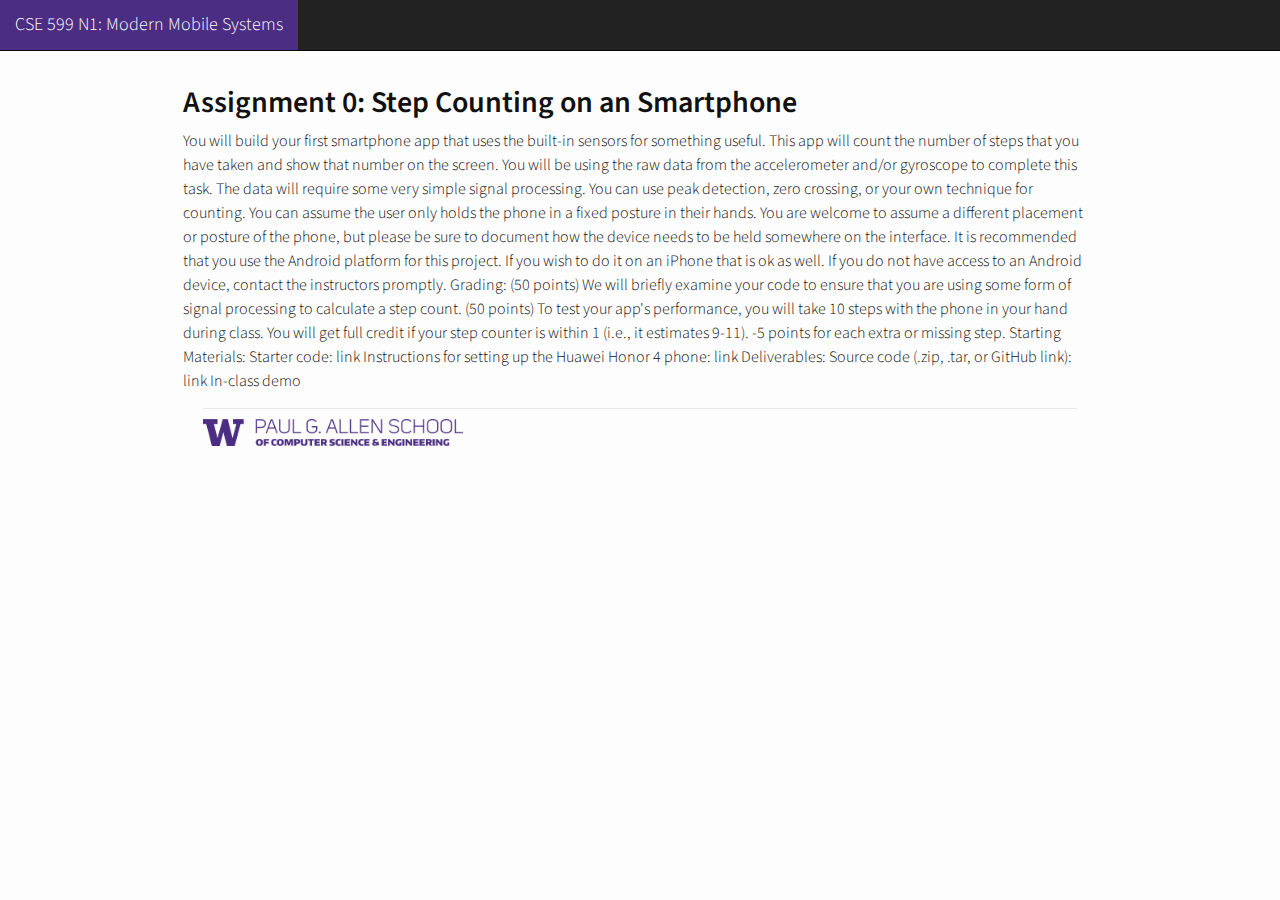
==== a0.html @ da652653 "a" ====
<!DOCTYPE html>
<html>

  <head>
  <meta charset="utf-8">
  <meta http-equiv="X-UA-Compatible" content="IE=edge">
  <meta name="viewport" content="width=device-width, initial-scale=1">

  <title>CSE 599 N1</title>
  <meta name="description" content="Machine Learning">

  <link href='https://fonts.googleapis.com/css?family=Source+Sans+Pro:400,400italic,600' rel='stylesheet' type='text/css'>
  <link href='https://fonts.googleapis.com/css?family=Inconsolata:400,700' rel='stylesheet' type='text/css'>

  <link href="css/bootstrap.min.css" rel="stylesheet">
  <link rel="stylesheet" href="css/main.css">

</head>

  <body>
    <header class="site-header">

<div class="navbar navbar-inverse navbar-fixed-top">
  <div class="container-fluid">
    <div class="navbar-header">
      <a class="navbar-brand">CSE 599 N1: Modern Mobile Systems</a>
    </div>
<!--     <div class="collapse navbar-collapse">
      <ul class="nav navbar-nav navbar-right">
        <li><a>17au</a></li>
      </ul>
    </div> -->
    <!-- /.nav-collapse -->
  </div><!-- /.container -->
</div><!-- /.navbar -->

</header>

<div class="container" width=50%>
    
<h2>Assignment 0: Step Counting on an Smartphone</h2>

You will build your first smartphone app that uses the built-in sensors for something useful. This app will count the number of steps that you have taken and show that number on the screen. You will be using the raw data from the accelerometer and/or gyroscope to complete this task. The data will require some very simple signal processing. You can use peak detection, zero crossing, or your own technique for counting. You can assume the user only holds the phone in a fixed posture in their hands. You are welcome to assume a different placement or posture of the phone, but please be sure to document how the device needs to be held somewhere on the interface.

It is recommended that you use the Android platform for this project. If you wish to do it on an iPhone that is ok as well. If you do not have access to an Android device, contact the instructors promptly.

Grading:
(50 points) We will briefly examine your code to ensure that you are using some form of signal processing to calculate a step count.
(50 points) To test your app's performance, you will take 10 steps with the phone in your hand during class. You will get full credit if your step counter is within 1 (i.e., it estimates 9-11). -5 points for each extra or missing step.
Starting Materials:
Starter code: link
Instructions for setting up the Huawei Honor 4 phone: link
Deliverables:
Source code (.zip, .tar, or GitHub link): link
In-class demo

<footer class="site-footer">
    <div class="cse-wordmark"><img src="img/CSEWordmark_sm.png" alt="CSE Wordmark" /></div>
</footer>

<script src="js/bootstrap.min.js"></script>

  </body>

</html>
---- css/main.css ----
/**
 * Reset some basic elements
 */
body, h1, h2, h3, h4, h5, h6,
p, blockquote, pre, hr,
dl, dd, ol, ul, figure {
  margin: 0;
  padding: 0; }


p.lead {
  margin-bottom: 4px;
  font-size: 18px;
}
.container{
  padding-right:10%;
  padding-left:10%;
  margin-right:auto;
  margin-left:auto
}
/**
 * Basic styling
 */
body {
  font: 300 16px/1.5 "Source Sans Pro", "Helvetica Neue", Helvetica, Arial, sans-serif;
  color: #111;
  background-color: #fdfdfd;
  -webkit-text-size-adjust: 100%;
  -webkit-font-feature-settings: "kern" 1;
  -moz-font-feature-settings: "kern" 1;
  -o-font-feature-settings: "kern" 1;
  font-feature-settings: "kern" 1;
  font-kerning: normal; }

/**
 * Set `margin-bottom` to maintain vertical rhythm
 */
h1, h2, h3, h4, h5, h6,
p, blockquote, pre,
ul, ol, dl, figure,
.highlight {
  margin-bottom: 10px;
  margin-top: 10px; }

/**
 * Images
 */
img {
  max-width: 100%;
  vertical-align: middle; }

/**
 * Figures
 */
figure > img {
  display: block; }

figcaption {
  font-size: 14px; }

/**
 * Lists
 */
ul, ol {
  margin-left: 30px;
  margin-bottom: 0;
  margin-top: 0; }

li > ul,
li > ol {
  margin-bottom: 0;
  margin-top: 0;  }

/**
 * Headings
 */
h1, h2, h3, h4, h5, h6 {
  font-weight: 300; }

/**
 * Links
 */
a {
  color: #2a7ae2;
  text-decoration: none; }
  a:visited {
    color: #1756a9; }
  a:hover {
    color: #111;
    text-decoration: underline; }

/**
 * Blockquotes
 */
blockquote {
  color: #828282;
  border-left: 4px solid #e8e8e8;
  padding-left: 15px;
  font-size: 18px;
  letter-spacing: -1px;
  font-style: italic; }
  blockquote > :last-child {
    margin-bottom: 0; }

/**
 * Code formatting
 */
pre,
code {
  font-size: 15px;
  border: 1px solid #e8e8e8;
  border-radius: 3px;
  background-color: #eef; }

code {
  padding: 1px 5px; }

pre {
  padding: 8px 12px;
  overflow-x: auto; }
  pre > code {
    border: 0;
    padding-right: 0;
    padding-left: 0; }

/**
 * Wrapper
 */
.wrapper {
  max-width: -webkit-calc(800px - (30px * 2));
  max-width: calc(800px - (30px * 2));
  margin-right: auto;
  margin-left: auto;
  padding-right: 30px;
  padding-left: 30px; }
  @media screen and (max-width: 800px) {
    .wrapper {
      max-width: -webkit-calc(800px - (30px));
      max-width: calc(800px - (30px));
      padding-right: 15px;
      padding-left: 15px; } }

/**
 * Clearfix
 */
.wrapper:after, .footer-col-wrapper:after {
  content: "";
  display: table;
  clear: both; }

/**
 * Icons
 */
.icon > svg {
  display: inline-block;
  width: 16px;
  height: 16px;
  vertical-align: middle; }
  .icon > svg path {
    fill: #828282; }

/**
 * Site header
 */
.site-header {
  border-top: 5px solid #424242;
  border-bottom: 1px solid #e8e8e8;
  min-height: 56px;
  position: relative; }

.site-title {
  font-size: 26px;
  line-height: 56px;
  letter-spacing: -1px;
  margin-bottom: 0;
  float: left; }
  .site-title, .site-title:visited {
    color: #424242; }

.site-nav {
  float: right;
  line-height: 56px; }
  .site-nav .menu-icon {
    display: none; }
  .site-nav .page-link {
    color: #111;
    line-height: 1.5; }
    .site-nav .page-link:not(:last-child) {
      margin-right: 20px; }
  @media screen and (max-width: 600px) {
    .site-nav {
      position: absolute;
      top: 9px;
      right: 15px;
      background-color: #fdfdfd;
      border: 1px solid #e8e8e8;
      border-radius: 5px;
      text-align: right; }
      .site-nav .menu-icon {
        display: block;
        float: right;
        width: 36px;
        height: 26px;
        line-height: 0;
        padding-top: 10px;
        text-align: center; }
        .site-nav .menu-icon > svg {
          width: 18px;
          height: 15px; }
          .site-nav .menu-icon > svg path {
            fill: #424242; }
      .site-nav .trigger {
        clear: both;
        display: none; }
      .site-nav:hover .trigger {
        display: block;
        padding-bottom: 5px; }
      .site-nav .page-link {
        display: block;
        padding: 5px 10px;
        margin-left: 20px; }
        .site-nav .page-link:not(:last-child) {
          margin-right: 0; } }

/**
 * Site footer
 */
.site-footer {
  border-top: 1px solid #e8e8e8;
  margin: 0 20px;
  padding: 30px 0;
  margin-top: 15px; }

.footer-heading {
  font-size: 18px;
  margin-bottom: 15px; }

.contact-list,
.social-media-list {
  list-style: none;
  margin-left: 0; }

.footer-col-wrapper {
  font-size: 15px;
  color: #828282;
  margin-left: -15px; }

.footer-col {
  float: left;
  margin-bottom: 15px;
  padding-left: 15px; }

.footer-col-1 {
  width: -webkit-calc(35% - (30px / 2));
  width: calc(35% - (30px / 2)); }

.footer-col-2 {
  width: -webkit-calc(20% - (30px / 2));
  width: calc(20% - (30px / 2)); }

.footer-col-3 {
  width: -webkit-calc(45% - (30px / 2));
  width: calc(45% - (30px / 2)); }

.cse-wordmark {
    width:260px;
    float:left;
    margin-bottom: 10px;
}

.site-footer-right{
    float:right;
}

@media screen and (max-width: 800px) {
  .footer-col-1,
  .footer-col-2 {
    width: -webkit-calc(50% - (30px / 2));
    width: calc(50% - (30px / 2)); }

  .footer-col-3 {
    width: -webkit-calc(100% - (30px / 2));
    width: calc(100% - (30px / 2)); } }
@media screen and (max-width: 600px) {
  .footer-col {
    float: none;
    width: -webkit-calc(100% - (30px / 2));
    width: calc(100% - (30px / 2)); } }
/**
 * Page content
 */
.page-content {
  padding: 30px 0; }

.page-heading {
  font-size: 20px; }

.post-list {
  margin-left: 0;
  list-style: none; }
  .post-list > li {
    margin-bottom: 30px; }

.post-meta {
  font-size: 14px;
  color: #828282; }

.post-link {
  display: block;
  font-size: 24px; }

/**
 * Posts
 */
.post-header {
  margin-bottom: 30px; }

.post-title {
  font-size: 42px;
  letter-spacing: -1px;
  line-height: 1; }
  @media screen and (max-width: 800px) {
    .post-title {
      font-size: 36px; } }

.post-content {
  margin-bottom: 30px; }
  .post-content h2 {
    font-size: 32px; }
    @media screen and (max-width: 800px) {
      .post-content h2 {
        font-size: 28px; } }
  .post-content h3 {
    font-size: 26px; }
    @media screen and (max-width: 800px) {
      .post-content h3 {
        font-size: 22px; } }
  .post-content h4 {
    font-size: 20px; }
    @media screen and (max-width: 800px) {
      .post-content h4 {
        font-size: 18px; } }

/**
 * Syntax highlighting styles
 */
.highlight {
  background: #fff; }
  .highlight .c {
    color: #998;
    font-style: italic; }
  .highlight .err {
    color: #a61717;
    background-color: #e3d2d2; }
  .highlight .k {
    font-weight: bold; }
  .highlight .o {
    font-weight: bold; }
  .highlight .cm {
    color: #998;
    font-style: italic; }
  .highlight .cp {
    color: #999;
    font-weight: bold; }
  .highlight .c1 {
    color: #998;
    font-style: italic; }
  .highlight .cs {
    color: #999;
    font-weight: bold;
    font-style: italic; }
  .highlight .gd {
    color: #000;
    background-color: #fdd; }
  .highlight .gd .x {
    color: #000;
    background-color: #faa; }
  .highlight .ge {
    font-style: italic; }
  .highlight .gr {
    color: #a00; }
  .highlight .gh {
    color: #999; }
  .highlight .gi {
    color: #000;
    background-color: #dfd; }
  .highlight .gi .x {
    color: #000;
    background-color: #afa; }
  .highlight .go {
    color: #888; }
  .highlight .gp {
    color: #555; }
  .highlight .gs {
    font-weight: bold; }
  .highlight .gu {
    color: #aaa; }
  .highlight .gt {
    color: #a00; }
  .highlight .kc {
    font-weight: bold; }
  .highlight .kd {
    font-weight: bold; }
  .highlight .kp {
    font-weight: bold; }
  .highlight .kr {
    font-weight: bold; }
  .highlight .kt {
    color: #458;
    font-weight: bold; }
  .highlight .m {
    color: #099; }
  .highlight .s {
    color: #d14; }
  .highlight .na {
    color: #008080; }
  .highlight .nb {
    color: #0086B3; }
  .highlight .nc {
    color: #458;
    font-weight: bold; }
  .highlight .no {
    color: #008080; }
  .highlight .ni {
    color: #800080; }
  .highlight .ne {
    color: #900;
    font-weight: bold; }
  .highlight .nf {
    color: #900;
    font-weight: bold; }
  .highlight .nn {
    color: #555; }
  .highlight .nt {
    color: #000080; }
  .highlight .nv {
    color: #008080; }
  .highlight .ow {
    font-weight: bold; }
  .highlight .w {
    color: #bbb; }
  .highlight .mf {
    color: #099; }
  .highlight .mh {
    color: #099; }
  .highlight .mi {
    color: #099; }
  .highlight .mo {
    color: #099; }
  .highlight .sb {
    color: #d14; }
  .highlight .sc {
    color: #d14; }
  .highlight .sd {
    color: #d14; }
  .highlight .s2 {
    color: #d14; }
  .highlight .se {
    color: #d14; }
  .highlight .sh {
    color: #d14; }
  .highlight .si {
    color: #d14; }
  .highlight .sx {
    color: #d14; }
  .highlight .sr {
    color: #009926; }
  .highlight .s1 {
    color: #d14; }
  .highlight .ss {
    color: #990073; }
  .highlight .bp {
    color: #999; }
  .highlight .vc {
    color: #008080; }
  .highlight .vg {
    color: #008080; }
  .highlight .vi {
    color: #008080; }
  .highlight .il {
    color: #099; }

.bs-callout {
  padding: 20px;
  margin: 20px 0;
  border: 1px solid #eee;
  border-left-width: 5px;
  border-radius: 3px; }

.bs-callout h4 {
  margin-top: 0;
  margin-bottom: 5px; }

.bs-callout p:last-child {
  margin-bottom: 0; }

.bs-callout code {
  border-radius: 3px; }

.bs-callout + .bs-callout {
  margin-top: -5px; }

.bs-callout-default {
  border-left-color: #777; }

.bs-callout-default h4 {
  color: #777; }

.bs-callout-primary {
  border-left-color: #428bca; }

.bs-callout-primary h4 {
  color: #428bca; }

.bs-callout-success {
  border-left-color: #5cb85c; }

.bs-callout-success h4 {
  color: #5cb85c; }

.bs-callout-danger {
  border-left-color: #d9534f; }

.bs-callout-danger h4 {
  color: #d9534f; }

.bs-callout-warning {
  border-left-color: #f0ad4e; }

.bs-callout-warning h4 {
  color: #f0ad4e; }

.bs-callout-info {
  border-left-color: #5bc0de; }

.bs-callout-info h4 {
  color: #5bc0de; }

.site-header {
  border-bottom-style: none; }

.site-footer {
  padding: 10px 0;
  }

body {
  padding-top: 20px; }

h1, h2, h3, h4 {
  font-weight: 600; }

pre, code {
  font-family: "Inconsolata", monospace;
  font-size: 100%;
  background-color: #f7f7f9; }

code {
  border: none; }

*[id]:before {
  display: block;
  content: " ";
  margin-top: -60px;
  height: 60px;
  visibility: hidden; }

.navbar-inverse .navbar-brand {
  background-color: #4b2e83;
  color: white; }

.navbar-inverse .navbar-brand:hover,
.navbar-inverse .navbar-brand:focus {
  background-color: #4b2e83; }

.navbar-inverse .navbar-nav > li > a {
  color: white; }

.navbar-inverse .navbar-nav > li > a:hover,
.navbar-inverse .navbar-nav > li > a:focus {
  color: #b7a57a; }

.navbar-right {
  background-color: #4b2e83; }

.navbar-inverse .navbar-right > li > a:hover,
.navbar-inverse .navbar-right > li > a:focus {
  color: white; }

blockquote {
  color: #111;
  font-style: normal; }

.nav-box {
    border: 1px solid #ccc;
    background-color: #eee;
    float: right;
    width: 10em;
    margin: 0px 20px 0px 20px
}

.nav-box ul {
    list-style: none;
    margin: 0px 10px 10px 20px;
}

.nav-box-header {
    font-weight: bolder;
    margin: 10px 10px 0px 10px;
}
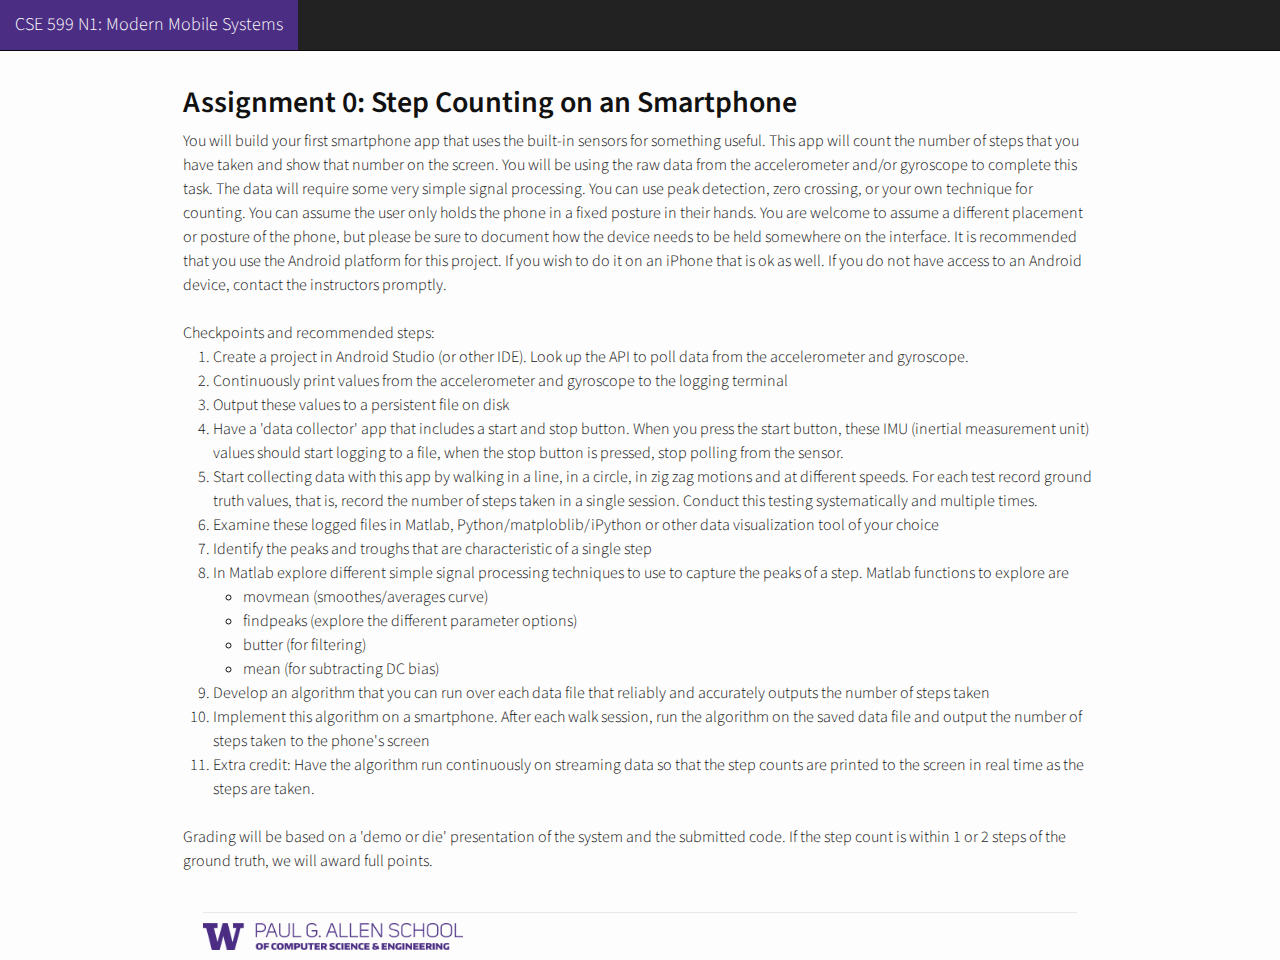
==== commit a9db7667: "a" ====
--- a/a0.html
+++ b/a0.html
@@ -43,17 +43,32 @@
 You will build your first smartphone app that uses the built-in sensors for something useful. This app will count the number of steps that you have taken and show that number on the screen. You will be using the raw data from the accelerometer and/or gyroscope to complete this task. The data will require some very simple signal processing. You can use peak detection, zero crossing, or your own technique for counting. You can assume the user only holds the phone in a fixed posture in their hands. You are welcome to assume a different placement or posture of the phone, but please be sure to document how the device needs to be held somewhere on the interface.
 
 It is recommended that you use the Android platform for this project. If you wish to do it on an iPhone that is ok as well. If you do not have access to an Android device, contact the instructors promptly.
+<br/><br/>
+Checkpoints and recommended steps:
+<ol>
+<li>Create a project in Android Studio (or other IDE). Look up the API to poll data from the accelerometer and gyroscope.</li>
+<li>Continuously print values from the accelerometer and gyroscope to the logging terminal</li>
+<li>Output these values to a persistent file on disk</li>
+<li>Have a 'data collector' app that includes a start and stop button. When you press the start button, these IMU (inertial measurement unit) values should start logging to a file, when the stop button is pressed, stop polling from the sensor.</li>
+<li>Start collecting data with this app by walking in a line, in a circle, in zig zag motions and at different speeds. For each test record ground truth values, that is, record the number of steps taken in a single session. Conduct this testing systematically and multiple times.</li>
+<li>Examine these logged files in Matlab, Python/matploblib/iPython or other data visualization tool of your choice</li>
+<li>Identify the peaks and troughs that are characteristic of a single step</li>
+<li>In Matlab explore different simple signal processing techniques to use to capture the peaks of a step. Matlab functions to explore are 
 
-Grading:
-(50 points) We will briefly examine your code to ensure that you are using some form of signal processing to calculate a step count.
-(50 points) To test your app's performance, you will take 10 steps with the phone in your hand during class. You will get full credit if your step counter is within 1 (i.e., it estimates 9-11). -5 points for each extra or missing step.
-Starting Materials:
-Starter code: link
-Instructions for setting up the Huawei Honor 4 phone: link
-Deliverables:
-Source code (.zip, .tar, or GitHub link): link
-In-class demo
+<ul>
+	<li>movmean (smoothes/averages curve)</li>
+	<li>findpeaks (explore the different parameter options)</li>
+	<li>butter (for filtering)</li>
+	<li>mean (for subtracting DC bias)</li>
+</ul>
 
+<li>Develop an algorithm that you can run over each data file that reliably and accurately outputs the number of steps taken</li>
+<li>Implement this algorithm on a smartphone. After each walk session, run the algorithm on the saved data file and output the number of steps taken to the phone's screen</li>
+<li>Extra credit: Have the algorithm run continuously on streaming data so that the step counts are printed to the screen in real time as the steps are taken.</li>
+</ol>
+<br/>
+Grading will be based on a 'demo or die' presentation of the system and the submitted code. If the step count is within 1 or 2 steps of the ground truth, we will award full points.
+<br/><br/>
 <footer class="site-footer">
     <div class="cse-wordmark"><img src="img/CSEWordmark_sm.png" alt="CSE Wordmark" /></div>
 </footer>
